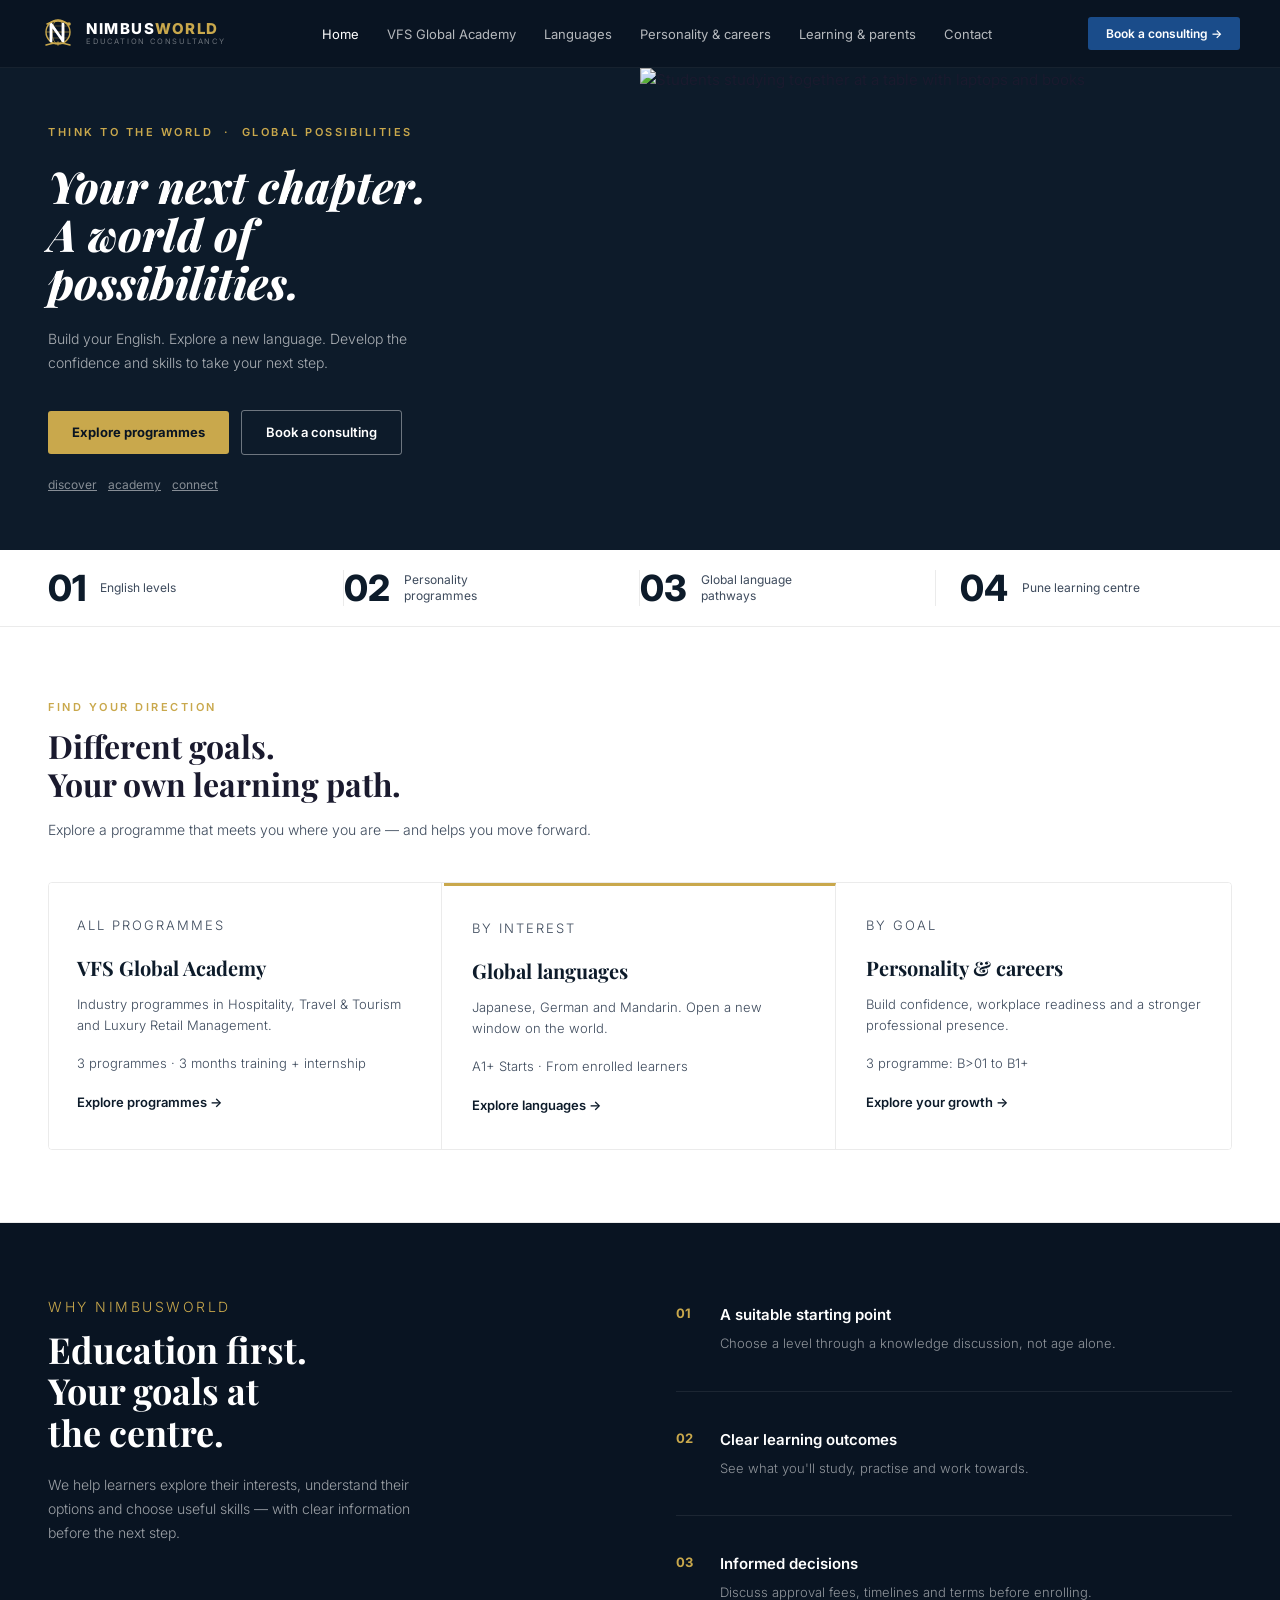
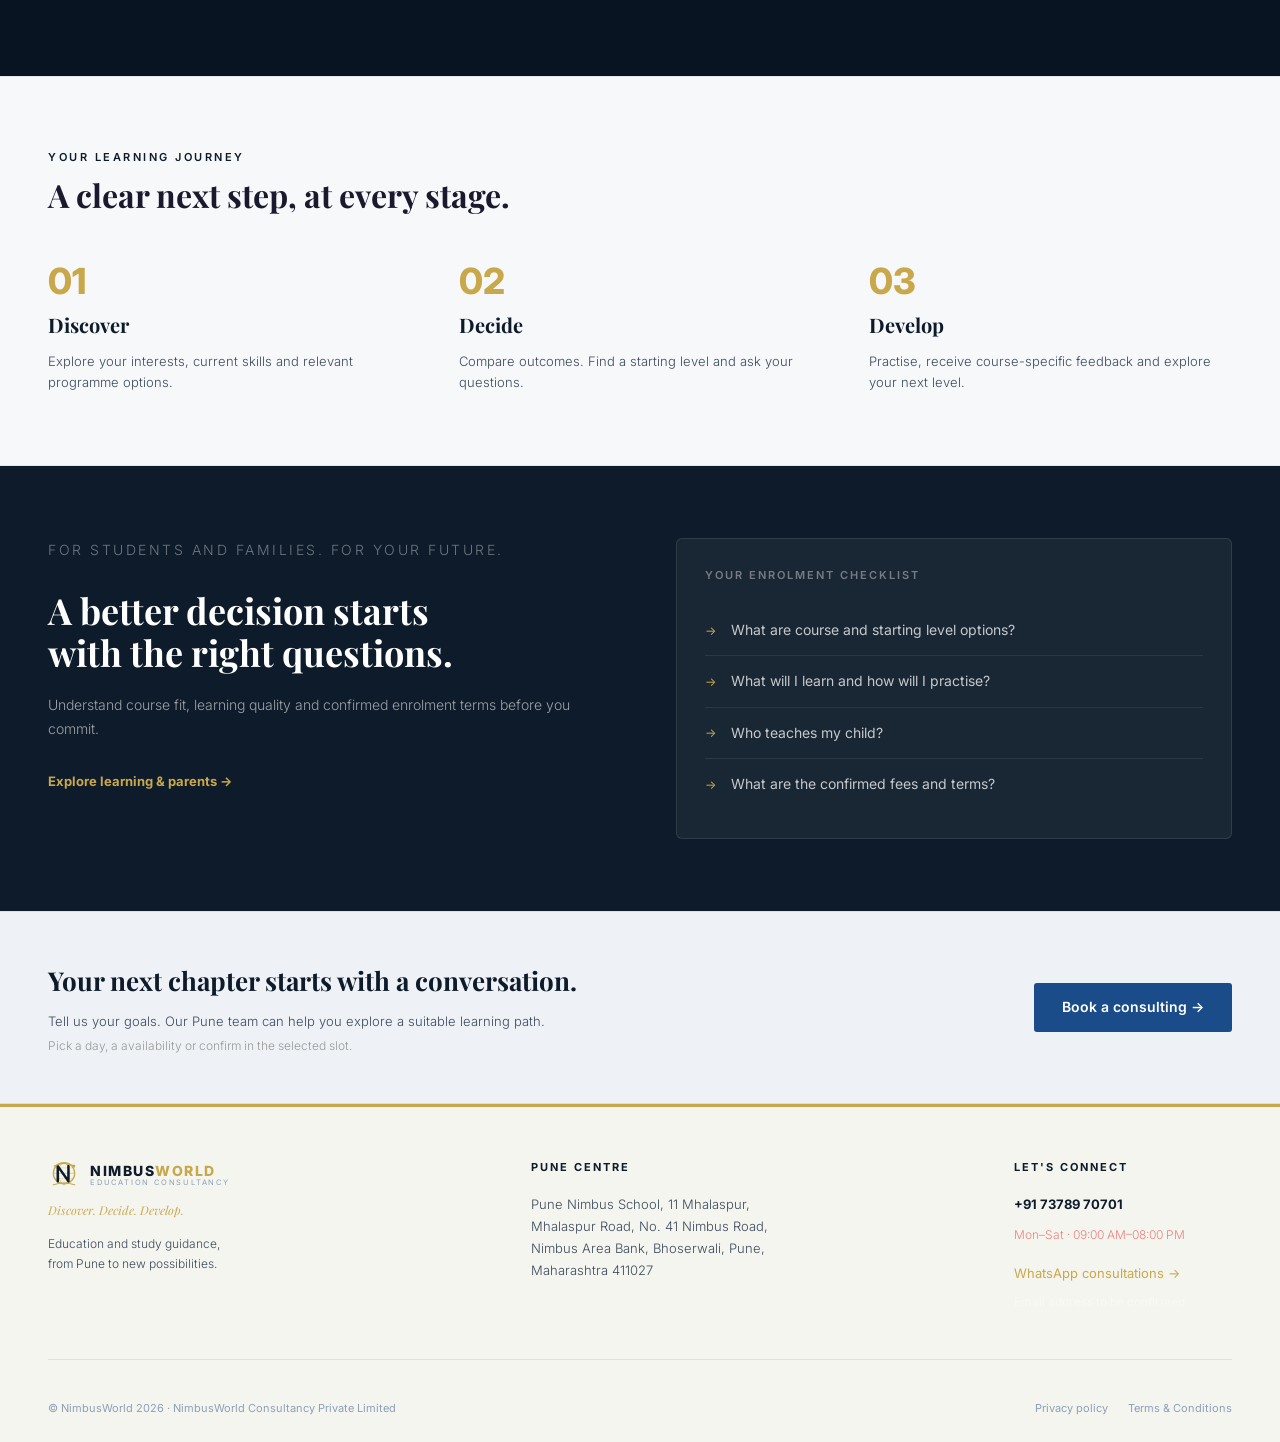
==== index.html @ e433c933 "Initial commit" ====
<!DOCTYPE html>
<html lang="en">
<head>
  <meta charset="UTF-8" />
  <meta name="viewport" content="width=device-width, initial-scale=1.0" />
  <title>NimbusWorld – Your next chapter. A world of possibilities.</title>
  <link rel="preconnect" href="https://fonts.googleapis.com">
  <link rel="preconnect" href="https://fonts.gstatic.com" crossorigin>
  <link href="https://fonts.googleapis.com/css2?family=Playfair+Display:ital,wght@0,400;0,600;0,700;0,800;0,900;1,400;1,700&family=Inter:wght@300;400;500;600;700&display=swap" rel="stylesheet">
  <link rel="stylesheet" href="css/style.css" />
</head>
<body>

  <!-- navbar-->
  <nav class="navbar">
    <a href="index.html" class="nav-logo">
      <!-- globe sobt n icon -->
      <svg class="nav-logo-icon" viewBox="0 0 36 36" fill="none" xmlns="http://www.w3.org/2000/svg">
        <!-- this is globe -->
        <circle cx="18" cy="16" r="12" fill="none" stroke="#c9a84c" stroke-width="1.4"/>
        <ellipse cx="18" cy="16" rx="6" ry="12" fill="none" stroke="#c9a84c" stroke-width="0.9" opacity="0.7"/>
        <line x1="6" y1="16" x2="30" y2="16" stroke="#c9a84c" stroke-width="0.9" opacity="0.7"/>
        <line x1="8" y1="10" x2="28" y2="10" stroke="#c9a84c" stroke-width="0.7" opacity="0.5"/>
        <line x1="8" y1="22" x2="28" y2="22" stroke="#c9a84c" stroke-width="0.7" opacity="0.5"/>
        
        <path d="M11 25 L11 8 L23 25 L23 8" stroke="white" stroke-width="2.8" stroke-linecap="round" stroke-linejoin="round" fill="none"/>
      
        <path d="M7 8 Q18 2 29 8" stroke="#c9a84c" stroke-width="1.5" fill="none" stroke-linecap="round"/>
        
        <circle cx="29" cy="8" r="1.8" fill="#c9a84c"/>
        
        <path d="M6 29 Q18 25 30 29" stroke="#c9a84c" stroke-width="1.4" fill="none" stroke-linecap="round"/>
        <line x1="18" y1="25" x2="18" y2="30" stroke="#c9a84c" stroke-width="1" opacity="0.6"/>
      </svg>
      <div class="nav-logo-text">
        <div class="nav-logo-name">
          <span class="part1">NIMBUS</span><span class="part2">WORLD</span>
        </div>
        <div class="nav-logo-sub">Education Consultancy</div>
      </div>
    </a>

    <ul class="nav-links">
      <li><a href="index.html" class="active">Home</a></li>
      <li><a href="vfs-global-academy.html">VFS Global Academy</a></li>
      <li><a href="languages.html">Languages</a></li>
      <li><a href="personality-career.html">Personality &amp; careers</a></li>
      <li><a href="learning-parents.html">Learning &amp; parents</a></li>
      <li><a href="contact.html">Contact</a></li>
    </ul>

    <div class="nav-actions">
      <a href="contact.html" class="btn btn-primary btn-sm">Book a consulting →</a>
    </div>
  </nav>

  <!-- hero -->
  <section class="hero">
    <div class="hero-left">
      <p class="hero-eyebrow">Think to the world &nbsp;·&nbsp; Global possibilities</p>
      <h1 class="hero-title">Your next chapter.<br>A world of<br>possibilities.</h1>
      <p class="hero-subtitle">Build your English. Explore a new language. Develop the confidence and skills to take your next step.</p>
      <div class="hero-actions">
        <a href="vfs-global-academy.html" class="btn btn-gold">Explore programmes</a>
        <a href="contact.html" class="btn btn-outline-white">Book a consulting</a>
      </div>
      <p class="hero-link">
        <a href="languages.html">discover</a>
        <a href="vfs-global-academy.html">academy</a>
        <a href="contact.html">connect</a>
      </p>
    </div>
    <div class="hero-right">
      <img
        src="https://images.unsplash.com/photo-1522202176988-66273c2fd55f?w=900&q=80"
        alt="Students studying together at a table with laptops and books"
      />
    </div>
  </section>

  <!-- stats strip class -->
  <div class="stats-strip">
    <div class="stat-block">
      <div class="stat-num">01</div>
      <div class="stat-label">English levels</div>
    </div>
    <div class="stat-block">
      <div class="stat-num">02</div>
      <div class="stat-label">Personality programmes</div>
    </div>
    <div class="stat-block">
      <div class="stat-num">03</div>
      <div class="stat-label">Global language pathways</div>
    </div>
    <div class="stat-block">
      <div class="stat-num">04</div>
      <div class="stat-label">Pune learning centre</div>
    </div>
  </div>

  <!-- programees -->
  <section class="section" style="background:#fff; border-bottom: 1px solid rgba(0,0,0,0.08);">
    <p class="section-label">Find your direction</p>
    <h2 class="section-title">Different goals.<br>Your own learning path.</h2>
    <p class="section-desc">Explore a programme that meets you where you are — and helps you move forward.</p>

    <div class="programmes-grid">
      <div class="programme-card">
        <p class="programme-level">All Programmes</p>
        <h3>VFS Global Academy</h3>
        <p>Industry programmes in Hospitality, Travel & Tourism and Luxury Retail Management.</p>
        <p class="programme-meta">3 programmes · 3 months training + internship</p>
        <a href="vfs-global-academy.html" class="explore-link">Explore programmes →</a>
      </div>
      <div class="programme-card" style="border-top: 3px solid var(--gold);">
        <p class="programme-level">By Interest</p>
        <h3>Global languages</h3>
        <p>Japanese, German and Mandarin. Open a new window on the world.</p>
        <p class="programme-meta">A1+ Starts · From enrolled learners</p>
        <a href="languages.html" class="explore-link">Explore languages →</a>
      </div>
      <div class="programme-card">
        <p class="programme-level">By Goal</p>
        <h3>Personality &amp; careers</h3>
        <p>Build confidence, workplace readiness and a stronger professional presence.</p>
        <p class="programme-meta">3 programme: B&gt;01 to B1+</p>
        <a href="personality-career.html" class="explore-link">Explore your growth →</a>
      </div>
    </div>
  </section>

  <!-- why nimbus world section-->
  <div class="why-section">
    <div class="why-left">
      <p class="section-label">Why NimbusWorld</p>
      <h2>Education first.<br>Your goals at<br>the centre.</h2>
      <p>We help learners explore their interests, understand their options and choose useful skills — with clear information before the next step.</p>
    </div>
    <div class="why-right">
      <div class="why-item">
        <div class="why-num">01</div>
        <div class="why-text">
          <h4>A suitable starting point</h4>
          <p>Choose a level through a knowledge discussion, not age alone.</p>
        </div>
      </div>
      <div class="why-item">
        <div class="why-num">02</div>
        <div class="why-text">
          <h4>Clear learning outcomes</h4>
          <p>See what you'll study, practise and work towards.</p>
        </div>
      </div>
      <div class="why-item">
        <div class="why-num">03</div>
        <div class="why-text">
          <h4>Informed decisions</h4>
          <p>Discuss approval fees, timelines and terms before enrolling.</p>
        </div>
      </div>
    </div>
  </div>

  <!-- learning jorneys-->
  <div class="journey-section">
    <p class="section-label" style="color:var(--navy);">Your learning journey</p>
    <h2 class="section-title">A clear next step, at every stage.</h2>
    <div class="journey-steps">
      <div class="journey-step">
        <div class="step-num">01</div>
        <h3>Discover</h3>
        <p>Explore your interests, current skills and relevant programme options.</p>
      </div>
      <div class="journey-step">
        <div class="step-num">02</div>
        <h3>Decide</h3>
        <p>Compare outcomes. Find a starting level and ask your questions.</p>
      </div>
      <div class="journey-step">
        <div class="step-num">03</div>
        <h3>Develop</h3>
        <p>Practise, receive course-specific feedback and explore your next level.</p>
      </div>
    </div>
  </div>

  <!-- parent class section -->
  <div class="parents-section">
    <div class="parents-left">
      <p class="section-label" style="color:rgba(255,255,255,0.4);">For students and families. For your future.</p>
      <h2>A better decision starts<br>with the right questions.</h2>
      <p>Understand course fit, learning quality and confirmed enrolment terms before you commit.</p>
      <a href="learning-parents.html" class="explore-link-light">Explore learning &amp; parents →</a>
    </div>
    <div class="parents-right">
      <h4>Your enrolment checklist</h4>
      <div class="faq-list-simple">
        <div class="faq-simple-item">What are course and starting level options?</div>
        <div class="faq-simple-item">What will I learn and how will I practise?</div>
        <div class="faq-simple-item">Who teaches my child?</div>
        <div class="faq-simple-item">What are the confirmed fees and terms?</div>
      </div>
    </div>
  </div>

  <!-- cta -->
  <div class="cta-conversation">
    <div>
      <h2>Your next chapter starts with a conversation.</h2>
      <p>Tell us your goals. Our Pune team can help you explore a suitable learning path.<br>
      <span style="font-size:12px; color:#999; margin-top:4px; display:block;">Pick a day, a availability or confirm in the selected slot.</span></p>
    </div>
    <a href="contact.html" class="btn btn-primary" style="white-space:nowrap; padding:13px 28px; font-size:14px;">Book a consulting →</a>
  </div>

  <!-- footer -->
  <footer>
    <div class="footer-grid">
      <div class="footer-brand">
        <div class="footer-logo">
          <svg class="nav-logo-icon" viewBox="0 0 36 36" fill="none" xmlns="http://www.w3.org/2000/svg">
            <circle cx="18" cy="16" r="12" fill="none" stroke="#c9a84c" stroke-width="1.4"/>
            <ellipse cx="18" cy="16" rx="6" ry="12" fill="none" stroke="#c9a84c" stroke-width="0.9" opacity="0.7"/>
            <line x1="6" y1="16" x2="30" y2="16" stroke="#c9a84c" stroke-width="0.9" opacity="0.7"/>
            <line x1="8" y1="10" x2="28" y2="10" stroke="#c9a84c" stroke-width="0.7" opacity="0.5"/>
            <line x1="8" y1="22" x2="28" y2="22" stroke="#c9a84c" stroke-width="0.7" opacity="0.5"/>
            <path d="M11 25 L11 8 L23 25 L23 8" stroke="#0d1b2a" stroke-width="2.8" stroke-linecap="round" stroke-linejoin="round" fill="none"/>
            <path d="M7 8 Q18 2 29 8" stroke="#c9a84c" stroke-width="1.5" fill="none" stroke-linecap="round"/>
            <circle cx="29" cy="8" r="1.8" fill="#c9a84c"/>
            <path d="M6 29 Q18 25 30 29" stroke="#c9a84c" stroke-width="1.4" fill="none" stroke-linecap="round"/>
            <line x1="18" y1="25" x2="18" y2="30" stroke="#c9a84c" stroke-width="1" opacity="0.6"/>
          </svg>
          <div class="nav-logo-text">
            <div class="nav-logo-name">
              <span class="part1">NIMBUS</span><span class="part2">WORLD</span>
            </div>
            <div class="nav-logo-sub">Education Consultancy</div>
          </div>
        </div>
        <div class="footer-tagline">Discover. Decide. Develop.</div>
        <p>Education and study guidance,<br>from Pune to new possibilities.</p>
      </div>

      <div class="footer-col">
        <h4>Pune Centre</h4>
        <p>
          Pune Nimbus School, 11 Mhalaspur,<br>
          Mhalaspur Road, No. 41 Nimbus Road,<br>
          Nimbus Area Bank, Bhoserwali, Pune,<br>
          Maharashtra 411027
        </p>
      </div>

      <div class="footer-col">
        <h4>Let's Connect</h4>
        <p><strong>+91 73789 70701</strong></p>
        <p style="font-size:12px; color:rgba(232, 11, 11, 0.496);">Mon–Sat · 09:00 AM–08:00 PM</p>
        <a href="contact.html" style="color:var(--gold); margin-top:8px; display:inline-block; font-size:13px;">WhatsApp consultations →</a>
        <br/>
        <a href="mailto:hello@nimbusworld.in" style="color:rgba(255,255,255,0.35); font-size:12px;">Email address to be confirmed</a>
      </div>
    </div>

    <div class="footer-bottom">
      <p>© NimbusWorld 2026 · NimbusWorld Consultancy Private Limited</p>
      <div class="footer-bottom-links">
        <a href="#">Privacy policy</a>
        <a href="#">Terms &amp; Conditions</a>
      </div>
    </div>
  </footer>

  <script src="js/main.js"></script>
</body>
</html>
---- css/style.css ----
/* google cha font */
@import url('https://fonts.googleapis.com/css2?family=Playfair+Display:ital,wght@0,400;0,600;0,700;0,800;0,900;1,400;1,700&family=Inter:wght@300;400;500;600;700&display=swap');

/* global reset and base */
*, *::before, *::after {
  box-sizing: border-box;
  margin: 0;
  padding: 0;
}

:root {
  --navy: #0d1b2a;
  --navy-dark: #091422;
  --navy-mid: #122236;
  --navy-light: #1a3050;
  --blue-accent: #1e5fa8;
  --blue-btn: #1a4c8a;
  --gold: #c9a84c;
  --gold-light: #e2b96a;
  --white: #ffffff;
  --off-white: #f7f8fa;
  --light-gray: #eef1f5;
  --text-dark: #1a1a2e;
  --text-body: #3d4a5c;
  --text-muted: #8ca0b8;
  --text-light: #c5d3e0;
  --border-dark: rgba(255,255,255,0.08);
  --border-light: rgba(0,0,0,0.08);
  --font-serif: 'Playfair Display', Georgia, 'Times New Roman', serif;
  --font: 'Inter', 'Segoe UI', Arial, sans-serif;
}

html { scroll-behavior: smooth; }

body {
  font-family: var(--font);
  background: var(--white);
  color: var(--text-dark);
  line-height: 1.6;
  font-size: 15px;
}

a { text-decoration: none; color: inherit; }
ul { list-style: none; }
img { max-width: 100%; display: block; }

/* this is navbar */
.navbar {
  background: var(--navy-dark);
  padding: 0 40px;
  display: flex;
  align-items: center;
  justify-content: space-between;
  height: 68px;
  position: sticky;
  top: 0;
  z-index: 1000;
  border-bottom: 1px solid rgba(255,255,255,0.06);
}

/* logo */
.nav-logo {
  display: flex;
  align-items: center;
  gap: 10px;
  text-decoration: none;
  flex-shrink: 0;
}

.nav-logo-icon {
  width: 36px;
  height: 36px;
  flex-shrink: 0;
}

.nav-logo-text {
  display: flex;
  flex-direction: column;
  line-height: 1.1;
}

.nav-logo-name {
  font-size: 15px;
  font-weight: 800;
  letter-spacing: 1.5px;
  text-transform: uppercase;
  font-family: var(--font);
  display: flex;
  gap: 0;
}

.nav-logo-name .part1 { color: #ffffff; }
.nav-logo-name .part2 { color: var(--gold); }

.nav-logo-sub {
  font-size: 7.5px;
  letter-spacing: 1.8px;
  text-transform: uppercase;
  color: rgba(255,255,255,0.4);
  font-family: var(--font);
  font-weight: 400;
  margin-top: 1px;
}

/* nav link*/
.nav-links {
  display: flex;
  gap: 24px;
  align-items: center;
  flex: 1;
  justify-content: center;
}

.nav-links a {
  font-size: 12.5px;
  color: rgba(255,255,255,0.65);
  font-weight: 400;
  transition: color 0.2s;
  font-family: var(--font);
  white-space: nowrap;
}

.nav-links a:hover,
.nav-links a.active {
  color: var(--white);
}

/* nav action */
.nav-actions {
  display: flex;
  gap: 10px;
  align-items: center;
  flex-shrink: 0;
}

/* footer logo chi size */
.footer-brand .footer-logo {
  display: flex;
  align-items: center;
  gap: 10px;
  margin-bottom: 10px;
}

.footer-brand .footer-logo .nav-logo-icon {
  width: 32px;
  height: 32px;
  flex-shrink: 0;
}

.footer-brand .footer-logo .nav-logo-name {
  font-size: 14px;
}

.footer-brand .footer-logo .part1 { color: rgba(255,255,255,0.9); }
.footer-brand .footer-logo .part2 { color: var(--gold); }
.footer-brand .footer-logo .nav-logo-sub { color: rgba(255,255,255,0.3); }

.nav-links {
  display: flex;
  gap: 28px;
  align-items: center;
}

.nav-links a {
  font-size: 13px;
  color: rgba(255,255,255,0.7);
  font-weight: 400;
  transition: color 0.2s;
  font-family: var(--font);
}

.nav-links a:hover,
.nav-links a.active {
  color: var(--white);
}

.nav-actions {
  display: flex;
  gap: 10px;
  align-items: center;
}

/* buttons */
.btn {
  display: inline-block;
  padding: 9px 22px;
  border-radius: 3px;
  font-size: 13px;
  font-weight: 600;
  cursor: pointer;
  transition: all 0.2s;
  border: none;
  font-family: var(--font);
}

.btn-outline-white {
  border: 1.5px solid rgba(255,255,255,0.4);
  color: var(--white);
  background: transparent;
}
.btn-outline-white:hover { border-color: var(--white); }

.btn-primary {
  background: var(--blue-btn);
  color: var(--white);
  border: none;
}
.btn-primary:hover { background: #167573; }

.btn-gold {
  background: var(--gold);
  color: var(--navy-dark);
  font-weight: 700;
}
.btn-gold:hover { background: var(--gold-light); }

.btn-outline-dark {
  border: 1.5px solid rgba(0,0,0,0.25);
  color: var(--text-dark);
  background: transparent;
  padding: 9px 22px;
  font-size: 13px;
  font-weight: 600;
  border-radius: 3px;
  cursor: pointer;
  transition: all 0.2s;
  display: inline-block;
}
.btn-outline-dark:hover { border-color: var(--text-dark); }

.btn-sm { padding: 7px 18px; font-size: 12px; }

/* hero cha color  */
.hero {
  background: var(--navy);
  display: grid;
  grid-template-columns: 1fr 1fr;
  min-height: 400px;
  overflow: hidden;
  position: relative;
}

.hero-left {
  padding: 56px 48px 56px 48px;
  display: flex;
  flex-direction: column;
  justify-content: center;
  position: relative;
  z-index: 2;
}

.hero-eyebrow {
  font-size: 11px;
  letter-spacing: 2.5px;
  text-transform: uppercase;
  color: var(--gold);
  margin-bottom: 20px;
  font-weight: 600;
  font-family: var(--font);
}

.hero-title {
  font-size: 44px;
  font-weight: 800;
  line-height: 1.1;
  margin-bottom: 20px;
  color: var(--white);
  font-family: var(--font-serif);
  font-style: italic;
}

.hero-subtitle {
  font-size: 14px;
  color: rgba(255,255,255,0.65);
  margin-bottom: 36px;
  max-width: 400px;
  line-height: 1.7;
  font-family: var(--font);
  font-weight: 300;
}

.hero-actions {
  display: flex;
  gap: 12px;
  flex-wrap: wrap;
  align-items: center;
}

.hero-actions .btn-gold {
  padding: 11px 24px;
  font-size: 13px;
}

.hero-actions .btn-outline-white {
  padding: 11px 24px;
  font-size: 13px;
}

.hero-link {
  margin-top: 20px;
  font-size: 12px;
  color: rgba(255,255,255,0.4);
}

.hero-link a {
  color: rgba(255,255,255,0.5);
  text-decoration: underline;
  margin-right: 8px;
}

.hero-right {
  position: relative;
  overflow: hidden;
}

.hero-right img {
  width: 100%;
  height: 100%;
  object-fit: cover;
  object-position: center top;
}

/* Chat bubble card over image */
.hero-chat-card {
  position: absolute;
  bottom: 32px;
  left: 24px;
  background: white;
  border-radius: 8px;
  padding: 14px 18px;
  max-width: 220px;
  box-shadow: 0 8px 32px rgba(0,0,0,0.25);
}

.hero-chat-card p {
  font-size: 13px;
  font-weight: 700;
  color: var(--navy);
  margin-bottom: 4px;
}

.hero-chat-card span {
  font-size: 11px;
  color: #666;
}

/* stats strip */
.stats-strip {
  background: var(--white);
  border-bottom: 1px solid var(--border-light);
  padding: 20px 48px;
  display: grid;
  grid-template-columns: repeat(4, 1fr);
  gap: 0;
}

.stat-block {
  display: flex;
  align-items: center;
  gap: 14px;
  padding: 0 24px 0 0;
  border-right: 1px solid var(--border-light);
}

.stat-block:last-child { border-right: none; padding-right: 0; padding-left: 24px; }
.stat-block:first-child { padding-left: 0; }

.stat-num {
  font-size: 36px;
  font-weight: 800;
  color: var(--navy);
  line-height: 1;
  min-width: 36px;
}

.stat-label {
  font-size: 12px;
  color: var(--text-body);
  line-height: 1.4;
  max-width: 120px;
}

/* sections */
.section {
  padding: 72px 48px;
}

.section-label {
  font-size: 11px;
  letter-spacing: 2.5px;
  text-transform: uppercase;
  color: var(--gold);
  margin-bottom: 10px;
  font-weight: 600;
  font-family: var(--font);
}

.section-label.dark { color: var(--navy); }

.section-title {
  font-size: 32px;
  font-weight: 700;
  color: var(--text-dark);
  margin-bottom: 14px;
  line-height: 1.2;
  font-family: var(--font-serif);
}

.section-title.white { color: var(--white); }

.section-desc {
  font-size: 14px;
  color: var(--text-body);
  max-width: 560px;
  line-height: 1.7;
  font-family: var(--font);
  font-weight: 300;
}

.section-desc.light { color: rgba(255,255,255,0.65); }

/* programes che grid */
.programmes-grid {
  display: grid;
  grid-template-columns: repeat(3, 1fr);
  gap: 2px;
  margin-top: 40px;
  border: 1px solid var(--border-light);
  border-radius: 4px;
  overflow: hidden;
}

.programme-card {
  background: var(--white);
  padding: 32px 28px;
  border-right: 1px solid var(--border-light);
  transition: background 0.2s;
}

.programme-card:last-child { border-right: none; }
.programme-card:hover { background: #fafbfc; }

.programme-level {
  font-size: 11px;
  letter-spacing: 2px;
  text-transform: uppercase;
  color: var(--text-muted);
  margin-bottom: 10px;
  font-weight: 600;
}

.programme-card h3 {
  font-size: 20px;
  font-weight: 700;
  color: var(--navy);
  margin-bottom: 10px;
  font-family: var(--font-serif);
}

.programme-card p {
  font-size: 13px;
  color: var(--text-body);
  line-height: 1.65;
  margin-bottom: 16px;
  font-family: var(--font);
  font-weight: 300;
}

.programme-meta {
  font-size: 12px;
  color: var(--text-muted);
  margin-bottom: 20px;
  font-family: var(--font);
}

.explore-link {
  font-size: 13px;
  font-weight: 600;
  color: var(--navy);
  display: inline-flex;
  align-items: center;
  gap: 6px;
  transition: gap 0.2s;
  font-family: var(--font);
}

.explore-link:hover { gap: 10px; }

/* why section class*/
.why-section {
  background: var(--navy-dark);
  padding: 72px 48px;
  display: grid;
  grid-template-columns: 1fr 1fr;
  gap: 72px;
  align-items: start;
  border-top: none;
  border-bottom: none;
}

.why-left .section-label { color: var(--gold); }

.why-left h2 {
  font-size: 36px;
  font-weight: 700;
  color: var(--white);
  line-height: 1.15;
  margin-bottom: 20px;
  margin-top: 10px;
  font-family: var(--font-serif);
}

.why-left p {
  font-size: 14px;
  color: rgba(255,255,255,0.6);
  line-height: 1.7;
  max-width: 380px;
  font-family: var(--font);
  font-weight: 300;
}

.why-right {
  padding-top: 8px;
}

.why-item {
  display: flex;
  gap: 20px;
  margin-bottom: 36px;
  padding-bottom: 36px;
  border-bottom: 1px solid rgba(255,255,255,0.08);
}

.why-item:last-child {
  margin-bottom: 0;
  padding-bottom: 0;
  border-bottom: none;
}

.why-num {
  font-size: 13px;
  font-weight: 700;
  color: var(--gold);
  min-width: 24px;
  font-family: var(--font);
}

.why-text h4 {
  font-size: 15px;
  font-weight: 600;
  color: var(--white);
  margin-bottom: 6px;
  font-family: var(--font);
}

.why-text p {
  font-size: 13px;
  color: rgba(255,255,255,0.55);
  line-height: 1.65;
  font-family: var(--font);
  font-weight: 300;
}

/* learning jorney */
.journey-section {
  background: var(--off-white);
  padding: 72px 48px;
  border-top: 1px solid var(--border-light);
  border-bottom: 1px solid var(--border-light);
}

.journey-steps {
  display: grid;
  grid-template-columns: repeat(3, 1fr);
  gap: 48px;
  margin-top: 48px;
}

.journey-step .step-num {
  font-size: 36px;
  font-weight: 800;
  color: var(--gold);
  margin-bottom: 10px;
  line-height: 1;
  font-family: var(--font);
}

.journey-step h3 {
  font-size: 20px;
  font-weight: 700;
  color: var(--navy);
  margin-bottom: 10px;
  font-family: var(--font-serif);
}

.journey-step p {
  font-size: 13px;
  color: var(--text-body);
  line-height: 1.65;
  font-family: var(--font);
  font-weight: 300;
}

/* parent section */
.parents-section {
  background: var(--navy);
  padding: 72px 48px;
  display: grid;
  grid-template-columns: 1fr 1fr;
  gap: 72px;
  align-items: start;
}

.parents-left h2 {
  font-size: 36px;
  font-weight: 700;
  color: var(--white);
  line-height: 1.15;
  margin-bottom: 20px;
  margin-top: 10px;
  font-family: var(--font-serif);
}

.parents-left p {
  font-size: 14px;
  color: rgba(255,255,255,0.6);
  line-height: 1.7;
  margin-bottom: 28px;
  font-family: var(--font);
  font-weight: 300;
}

.parents-left a.explore-link-light {
  font-size: 13px;
  font-weight: 700;
  color: var(--gold);
  display: inline-flex;
  align-items: center;
  gap: 6px;
}

.parents-right {
  background: rgba(255,255,255,0.05);
  border: 1px solid rgba(255,255,255,0.1);
  border-radius: 6px;
  padding: 28px;
}

.parents-right h4 {
  font-size: 11px;
  letter-spacing: 2px;
  text-transform: uppercase;
  color: rgba(255,255,255,0.4);
  margin-bottom: 20px;
  font-weight: 600;
}

.faq-list-simple {
  display: flex;
  flex-direction: column;
  gap: 0;
}

.faq-simple-item {
  padding: 14px 0;
  border-bottom: 1px solid rgba(255,255,255,0.08);
  font-size: 14px;
  color: rgba(255,255,255,0.75);
  display: flex;
  align-items: center;
  gap: 10px;
  cursor: pointer;
  transition: color 0.2s;
}

.faq-simple-item:last-child { border-bottom: none; }
.faq-simple-item:hover { color: var(--white); }

.faq-simple-item::before {
  content: '→';
  color: var(--gold);
  font-size: 12px;
  min-width: 16px;
}

/* cta */
.cta-conversation {
  background: var(--light-gray);
  padding: 48px 48px;
  display: flex;
  align-items: center;
  justify-content: space-between;
  gap: 40px;
  border-top: 1px solid var(--border-light);
  border-bottom: 1px solid var(--border-light);
}

.cta-conversation h2 {
  font-size: 26px;
  font-weight: 700;
  color: var(--navy);
  margin-bottom: 10px;
  font-family: var(--font-serif);
}

.cta-conversation p {
  font-size: 13px;
  color: var(--text-body);
  line-height: 1.6;
  max-width: 600px;
  font-family: var(--font);
  font-weight: 300;
}

/* footer */
footer {
  background: #f5f5f0;
  padding: 52px 48px 24px;
  border-top: 3px solid var(--gold);
}

.footer-grid {
  display: grid;
  grid-template-columns: 2fr 2fr 1fr;
  gap: 48px;
  margin-bottom: 40px;
  padding-bottom: 40px;
  border-bottom: 1px solid #d8e2ed;
}


.footer-brand .footer-logo .part1 { color: var(--navy) !important; }
.footer-brand .footer-logo .part2 { color: var(--gold) !important; }
.footer-brand .footer-logo .nav-logo-sub { color: var(--text-muted) !important; }

.footer-brand .footer-tagline {
  font-size: 12px;
  color: var(--gold);
  margin-bottom: 14px;
  font-style: italic;
  font-family: var(--font-serif);
}

.footer-brand p {
  font-size: 12px;
  color: var(--text-body);
  line-height: 1.65;
  max-width: 220px;
  font-family: var(--font);
  font-weight: 300;
}

.footer-col h4 {
  font-size: 11px;
  font-weight: 700;
  letter-spacing: 2px;
  text-transform: uppercase;
  color: var(--navy);
  margin-bottom: 16px;
  font-family: var(--font);
}

.footer-col p {
  font-size: 13px;
  color: var(--text-body);
  line-height: 1.7;
  margin-bottom: 10px;
  font-family: var(--font);
  font-weight: 300;
}

.footer-col p strong {
  color: var(--navy);
  font-weight: 700;
}

.footer-col a {
  font-size: 12px;
  color: var(--blue-accent);
  display: block;
  margin-bottom: 8px;
  transition: color 0.2s;
  font-family: var(--font);
}

.footer-col a:hover { color: var(--navy); }

.footer-bottom {
  display: flex;
  justify-content: space-between;
  align-items: center;
}

.footer-bottom p {
  font-size: 11px;
  color: var(--text-muted);
}

.footer-bottom-links {
  display: flex;
  gap: 20px;
}

.footer-bottom-links a {
  font-size: 11px;
  color: var(--text-muted);
  transition: color 0.2s;
}

.footer-bottom-links a:hover { color: var(--navy); }

/* inner page */
.page-intro {
  background: var(--off-white);
  padding: 14px 48px;
  border-bottom: 1px solid var(--border-light);
}

.breadcrumb {
  font-size: 12px;
  color: var(--text-muted);
}

.breadcrumb a { color: var(--text-muted); }
.breadcrumb a:hover { color: var(--text-dark); }
.breadcrumb span { color: var(--text-dark); margin: 0 6px; }

/* inner pages use same dark hero as homepage */
.lang-hero {
  background: var(--navy);
  display: grid;
  grid-template-columns: 1fr 1fr;
  min-height: 340px;
  overflow: hidden;
}

.lang-hero-content {
  padding: 56px 48px;
  display: flex;
  flex-direction: column;
  justify-content: center;
}

.lang-hero-image {
  position: relative;
  overflow: hidden;
}

.lang-hero-image img {
  width: 100%;
  height: 100%;
  object-fit: cover;
  filter: brightness(0.65);
}

/* inner sections */
.inner-section {
  padding: 64px 48px;
  background: var(--white);
  border-bottom: 1px solid var(--border-light);
}

.inner-section.gray { background: var(--off-white); }
.inner-section.dark { background: var(--navy); }

/* cards grid */
.cards-grid-light {
  display: grid;
  grid-template-columns: repeat(3, 1fr);
  gap: 24px;
  margin-top: 40px;
}

.card-light {
  background: var(--white);
  border: 1px solid var(--border-light);
  border-radius: 6px;
  padding: 28px;
  transition: box-shadow 0.2s;
}

.card-light:hover { box-shadow: 0 4px 20px rgba(0,0,0,0.07); }

.card-light .card-icon {
  width: 40px;
  height: 40px;
  border-radius: 6px;
  background: rgba(13,27,42,0.07);
  display: flex;
  align-items: center;
  justify-content: center;
  font-size: 18px;
  margin-bottom: 16px;
}

.card-light h3 {
  font-size: 16px;
  font-weight: 700;
  color: var(--navy);
  margin-bottom: 8px;
  font-family: var(--font-serif);
}

.card-light p {
  font-size: 13px;
  color: var(--text-body);
  line-height: 1.65;
  font-family: var(--font);
  font-weight: 300;
}

/* course list */
.course-list { margin-top: 32px; }

.course-item {
  background: var(--white);
  border: 1px solid var(--border-light);
  border-radius: 6px;
  padding: 18px 24px;
  display: flex;
  justify-content: space-between;
  align-items: center;
  margin-bottom: 10px;
  transition: box-shadow 0.2s;
}

.course-item:hover { box-shadow: 0 2px 12px rgba(0,0,0,0.06); }

.course-info h4 {
  font-size: 14px;
  font-weight: 600;
  color: var(--navy);
  margin-bottom: 3px;
  font-family: var(--font);
}

.course-info p {
  font-size: 12px;
  color: var(--text-muted);
  font-family: var(--font);
  font-weight: 300;
}

.course-meta {
  display: flex;
  gap: 16px;
  align-items: center;
}

.level-badge {
  font-size: 11px;
  padding: 3px 10px;
  border-radius: 20px;
  font-weight: 600;
}

.level-beginner { background: rgba(74,222,128,0.1); color: #15803d; }
.level-intermediate { background: rgba(251,191,36,0.1); color: #92400e; }
.level-advanced { background: rgba(239,68,68,0.1); color: #991b1b; }
.level-all { background: rgba(96,165,250,0.1); color: #1d4ed8; }

/* faq for inner pages */
.faq-list { margin-top: 24px; }

.faq-item {
  border: 1px solid var(--border-light);
  border-radius: 4px;
  margin-bottom: 4px;
  overflow: hidden;
}

.faq-question {
  padding: 16px 20px;
  font-size: 14px;
  font-weight: 500;
  color: var(--navy);
  cursor: pointer;
  display: flex;
  justify-content: space-between;
  align-items: center;
  user-select: none;
  background: var(--white);
  font-family: var(--font);
}

.faq-question:after {
  content: '+';
  font-size: 18px;
  color: var(--gold);
  transition: transform 0.2s;
}

.faq-item.open .faq-question:after { transform: rotate(45deg); }
.faq-item.open .faq-question { background: #fafbfc; }

.faq-answer {
  display: none;
  padding: 0 20px 16px;
  font-size: 13px;
  color: var(--text-body);
  line-height: 1.7;
  background: #fafbfc;
}

.faq-item.open .faq-answer { display: block; }

/* testimonials grid */
.testimonials-grid {
  display: grid;
  grid-template-columns: repeat(3, 1fr);
  gap: 20px;
  margin-top: 40px;
}

.testimonial-card {
  background: var(--white);
  border: 1px solid var(--border-light);
  border-radius: 6px;
  padding: 24px;
}

.testimonial-card .stars {
  color: var(--gold);
  font-size: 13px;
  margin-bottom: 12px;
  letter-spacing: 2px;
}

.testimonial-card blockquote {
  font-size: 13px;
  color: var(--text-body);
  line-height: 1.7;
  font-style: italic;
  margin-bottom: 18px;
  font-family: var(--font-serif);
}

.testimonial-author {
  display: flex;
  align-items: center;
  gap: 10px;
}

.author-avatar {
  width: 36px;
  height: 36px;
  border-radius: 50%;
  background: var(--navy);
  display: flex;
  align-items: center;
  justify-content: center;
  font-size: 14px;
  font-weight: 700;
  color: var(--white);
  flex-shrink: 0;
  font-family: var(--font);
}

.author-info strong { display: block; font-size: 13px; color: var(--navy); font-family: var(--font); font-weight: 600; }
.author-info span { font-size: 11px; color: var(--text-muted); font-family: var(--font); font-weight: 300; }

/* pricing cards */
.pricing-grid {
  display: grid;
  grid-template-columns: repeat(3, 1fr);
  gap: 20px;
  margin-top: 40px;
}

.pricing-card {
  background: var(--white);
  border: 1px solid var(--border-light);
  border-radius: 8px;
  padding: 32px 26px;
  text-align: center;
  position: relative;
  transition: box-shadow 0.2s;
}

.pricing-card:hover { box-shadow: 0 6px 24px rgba(0,0,0,0.08); }

.pricing-card.featured {
  border-color: var(--navy);
  border-width: 2px;
}

.pricing-badge {
  position: absolute;
  top: -13px;
  left: 50%;
  transform: translateX(-50%);
  background: var(--navy);
  color: var(--white);
  font-size: 10px;
  font-weight: 700;
  padding: 4px 14px;
  border-radius: 20px;
  letter-spacing: 1px;
  text-transform: uppercase;
}

.pricing-plan {
  font-size: 11px;
  letter-spacing: 2px;
  text-transform: uppercase;
  color: var(--text-muted);
  margin-bottom: 14px;
  font-weight: 600;
}

.pricing-price {
  font-size: 44px;
  font-weight: 800;
  color: var(--navy);
  margin-bottom: 4px;
}

.pricing-price sup { font-size: 22px; vertical-align: super; font-weight: 700; }

.pricing-period {
  font-size: 12px;
  color: var(--text-muted);
  margin-bottom: 24px;
}

.pricing-features { text-align: left; margin-bottom: 28px; }

.pricing-features li {
  padding: 8px 0;
  border-bottom: 1px solid var(--border-light);
  font-size: 13px;
  color: var(--text-body);
  display: flex;
  align-items: center;
  gap: 8px;
}

.pricing-features li::before { content: '✓'; color: var(--gold); font-weight: 700; font-size: 12px; }
.pricing-features li.disabled { color: var(--text-muted); opacity: 0.5; }
.pricing-features li.disabled::before { content: '✕'; color: #bbb; }

/* feature list */
.feature-list { display: flex; flex-direction: column; gap: 18px; }

.feature-item { display: flex; gap: 14px; align-items: flex-start; }

.feature-icon {
  width: 38px;
  height: 38px;
  min-width: 38px;
  border-radius: 6px;
  background: rgba(13,27,42,0.07);
  display: flex;
  align-items: center;
  justify-content: center;
  font-size: 17px;
}

.feature-text h4 { font-size: 14px; font-weight: 600; color: var(--navy); margin-bottom: 3px; font-family: var(--font); }
.feature-text p { font-size: 13px; color: var(--text-body); line-height: 1.6; font-family: var(--font); font-weight: 300; }

/* destination cards */
.destination-grid {
  display: grid;
  grid-template-columns: repeat(3, 1fr);
  gap: 20px;
  margin-top: 40px;
}

.destination-card {
  border-radius: 8px;
  overflow: hidden;
  position: relative;
  height: 200px;
  cursor: pointer;
}

.destination-card img {
  width: 100%; height: 100%; object-fit: cover;
  transition: transform 0.4s;
  filter: brightness(0.6);
}

.destination-card:hover img { transform: scale(1.05); }

.destination-overlay {
  position: absolute;
  bottom: 0; left: 0; right: 0;
  padding: 20px 18px 16px;
  background: linear-gradient(to top, rgba(9,20,34,0.95) 0%, transparent 100%);
}

.destination-overlay h3 { font-size: 18px; font-weight: 800; color: var(--white); }
.destination-overlay p { font-size: 12px; color: rgba(255,255,255,0.65); margin-top: 3px; }

/* contact form */
.form-group { margin-bottom: 18px; }

.form-group label {
  display: block;
  font-size: 12px;
  font-weight: 600;
  color: var(--text-body);
  margin-bottom: 7px;
}

.form-group input,
.form-group select,
.form-group textarea {
  width: 100%;
  background: var(--white);
  border: 1px solid rgba(0,0,0,0.15);
  border-radius: 4px;
  padding: 11px 14px;
  font-size: 13px;
  color: var(--text-dark);
  font-family: var(--font);
  transition: border-color 0.2s;
  outline: none;
}

.form-group input:focus,
.form-group select:focus,
.form-group textarea:focus { border-color: var(--navy); }

.form-group textarea { resize: vertical; min-height: 120px; }

.form-row { display: grid; grid-template-columns: 1fr 1fr; gap: 14px; }

/* responsive */
@media (max-width: 1024px) {
  .navbar, .section, .hero-left, .lang-hero-content { padding-left: 28px; padding-right: 28px; }
  .hero { grid-template-columns: 1fr; }
  .hero-right { height: 280px; }
  .why-section { grid-template-columns: 1fr; gap: 40px; }
  .parents-section { grid-template-columns: 1fr; gap: 40px; }
  .programmes-grid { grid-template-columns: 1fr; }
  .journey-steps { grid-template-columns: 1fr 1fr; }
  .stats-strip { grid-template-columns: 1fr 1fr; padding: 24px 28px; }
  .lang-hero { grid-template-columns: 1fr; }
  .lang-hero-image { height: 240px; }
  .footer-grid { grid-template-columns: 1fr 1fr; gap: 32px; }
  .cta-conversation { flex-direction: column; align-items: flex-start; }
}

@media (max-width: 640px) {
  .nav-links { display: none; }
  .hero-title { font-size: 32px; }
  .journey-steps { grid-template-columns: 1fr; }
  .cards-grid-light, .testimonials-grid, .pricing-grid, .destination-grid { grid-template-columns: 1fr; }
  .stats-strip { grid-template-columns: 1fr 1fr; }
  .footer-grid { grid-template-columns: 1fr; }
  .form-row { grid-template-columns: 1fr; }
  .section { padding: 48px 20px; }
}

/* 
   MOBILE RESPONSIVE — lahan screeen sathi support add kela ahe

   */

/*  Hamburger button (hidden on desktop)  */
.nav-hamburger {
  display: none;
  flex-direction: column;
  justify-content: center;
  align-items: center;
  gap: 5px;
  width: 36px;
  height: 36px;
  background: none;
  border: none;
  cursor: pointer;
  padding: 4px;
  flex-shrink: 0;
}

.nav-hamburger span {
  display: block;
  width: 22px;
  height: 2px;
  background: rgba(255,255,255,0.8);
  border-radius: 2px;
  transition: all 0.25s ease;
  transform-origin: center;
}

/* Hamburger → X animation */
.nav-hamburger.open span:nth-child(1) { transform: translateY(7px) rotate(45deg); }
.nav-hamburger.open span:nth-child(2) { opacity: 0; transform: scaleX(0); }
.nav-hamburger.open span:nth-child(3) { transform: translateY(-7px) rotate(-45deg); }

/* ── Mobile nav drawer ── */
.mobile-nav-drawer {
  display: none;
  position: fixed;
  top: 68px; /* matches navbar height */
  left: 0;
  right: 0;
  background: #091422;
  border-bottom: 1px solid rgba(255,255,255,0.08);
  z-index: 999;
  padding: 16px 0 20px;
  box-shadow: 0 8px 32px rgba(0,0,0,0.4);
}

.mobile-nav-drawer.open { display: block; }

.mobile-nav-drawer ul {
  list-style: none;
  padding: 0;
  margin: 0;
}

.mobile-nav-drawer ul li a {
  display: block;
  padding: 13px 28px;
  font-size: 15px;
  font-weight: 500;
  color: rgba(255,255,255,0.75);
  font-family: 'Inter', sans-serif;
  text-decoration: none;
  border-bottom: 1px solid rgba(255,255,255,0.05);
  transition: color 0.2s, background 0.2s;
}

.mobile-nav-drawer ul li a:hover,
.mobile-nav-drawer ul li a.active {
  color: #ffffff;
  background: rgba(255,255,255,0.04);
}

.mobile-nav-drawer .mobile-cta {
  margin: 16px 28px 0;
}

.mobile-nav-drawer .mobile-cta a {
  display: block;
  text-align: center;
  background: #1a4c8a;
  color: #fff;
  font-size: 14px;
  font-weight: 600;
  padding: 12px 20px;
  border-radius: 3px;
  font-family: 'Inter', sans-serif;
  text-decoration: none;
  transition: background 0.2s;
}

.mobile-nav-drawer .mobile-cta a:hover { background: #163f75; }

/* ── @768px — Tablet ── */
@media (max-width: 768px) {

  /* Navbar */
  .navbar {
    padding: 0 20px;
    height: 64px;
  }

  .nav-links { display: none; }         /* hidden — replaced by drawer */
  .nav-actions { display: none; }       /* hidden — moved into drawer  */
  .nav-hamburger { display: flex; }     /* show hamburger              */

  /* Hero (homepage) */
  .hero {
    grid-template-columns: 1fr;
  }

  .hero-left {
    padding: 40px 24px 32px;
  }

  .hero-title { font-size: 34px; }
  .hero-subtitle { font-size: 14px; }

  .hero-right {
    height: 240px;
  }

  /* Stats strip */
  .stats-strip {
    grid-template-columns: 1fr 1fr;
    padding: 20px 24px;
    gap: 16px;
  }

  .stat-block {
    padding: 0 12px 0 0;
    border-right: 1px solid var(--border-light);
  }

  .stat-block:nth-child(2n) { border-right: none; }
  .stat-block:nth-child(3)  { border-right: 1px solid var(--border-light); }

  .stat-num { font-size: 28px; }

  /* Sections */
  .section { padding: 48px 24px; }

  /* Why section */
  .why-section {
    grid-template-columns: 1fr;
    gap: 36px;
    padding: 48px 24px;
  }

  .why-left h2 { font-size: 28px; }

  /* Journey */
  .journey-section { padding: 48px 24px; }
  .journey-steps { grid-template-columns: 1fr 1fr; gap: 28px; }
  .journey-step .step-num { font-size: 28px; }

  /* Parents dark section */
  .parents-section {
    grid-template-columns: 1fr;
    gap: 32px;
    padding: 48px 24px;
  }

  .parents-left h2 { font-size: 28px; }

  /* CTA conversation */
  .cta-conversation {
    flex-direction: column;
    align-items: flex-start;
    padding: 36px 24px;
  }

  .cta-conversation h2 { font-size: 22px; }

  /* Programmes grid */
  .programmes-grid { grid-template-columns: 1fr; }
  .programme-card { border-right: none; border-bottom: 1px solid var(--border-light); }

  /* Section title */
  .section-title { font-size: 26px; }

  /* Cards */
  .cards-grid-light { grid-template-columns: 1fr; }
  .destination-grid { grid-template-columns: 1fr 1fr; }
  .testimonials-grid { grid-template-columns: 1fr; }

  /* Footer (homepage) */
  footer { padding: 40px 24px 20px; }
  .footer-grid { grid-template-columns: 1fr 1fr; gap: 28px; }
  .footer-bottom { flex-direction: column; gap: 10px; align-items: flex-start; }

  /* Lang hero (inner pages) */
  .lang-hero { grid-template-columns: 1fr; }
  .lang-hero-content { padding: 40px 24px; }
  .lang-hero-image { height: 220px; }

  /* Page intro breadcrumb */
  .page-intro { padding: 10px 24px; }
}

/* ── @480px — Mobile ── */
@media (max-width: 480px) {

  /* Navbar */
  .navbar { padding: 0 16px; height: 60px; }
  .mobile-nav-drawer { top: 60px; }

  /* Hero */
  .hero-left { padding: 32px 16px 28px; }
  .hero-title { font-size: 28px; }
  .hero-right { height: 200px; }
  .hero-chat-card { max-width: 170px; padding: 10px 14px; bottom: 16px; left: 16px; }
  .hero-chat-card p { font-size: 12px; }
  .hero-chat-card span { font-size: 10px; }

  /* Stats */
  .stats-strip { grid-template-columns: 1fr 1fr; padding: 16px; }
  .stat-num { font-size: 24px; }
  .stat-label { font-size: 11px; }

  /* Sections */
  .section { padding: 36px 16px; }
  .section-title { font-size: 22px; }
  .section-desc { font-size: 13px; }

  /* Why */
  .why-section { padding: 36px 16px; }
  .why-left h2 { font-size: 24px; }

  /* Journey */
  .journey-section { padding: 36px 16px; }
  .journey-steps { grid-template-columns: 1fr; gap: 24px; }

  /* Parents */
  .parents-section { padding: 36px 16px; }
  .parents-left h2 { font-size: 24px; }

  /* CTA */
  .cta-conversation { padding: 28px 16px; }
  .cta-conversation h2 { font-size: 20px; }

  /* Cards */
  .destination-grid { grid-template-columns: 1fr; }

  /* Footer */
  footer { padding: 32px 16px 16px; }
  .footer-grid { grid-template-columns: 1fr; gap: 24px; }

  /* Lang hero */
  .lang-hero-content { padding: 32px 16px; }
  .hero-eyebrow { font-size: 10px; }

  /* Buttons */
  .btn { padding: 9px 18px; font-size: 12px; }
  .hero-actions { flex-direction: column; align-items: flex-start; gap: 10px; }

  /* Programmes */
  .programme-card { padding: 22px 18px; }
  .programme-card h3 { font-size: 18px; }

  /* Page intro */
  .page-intro { padding: 10px 16px; }

  /* Form row */
  .form-row { grid-template-columns: 1fr; }
}
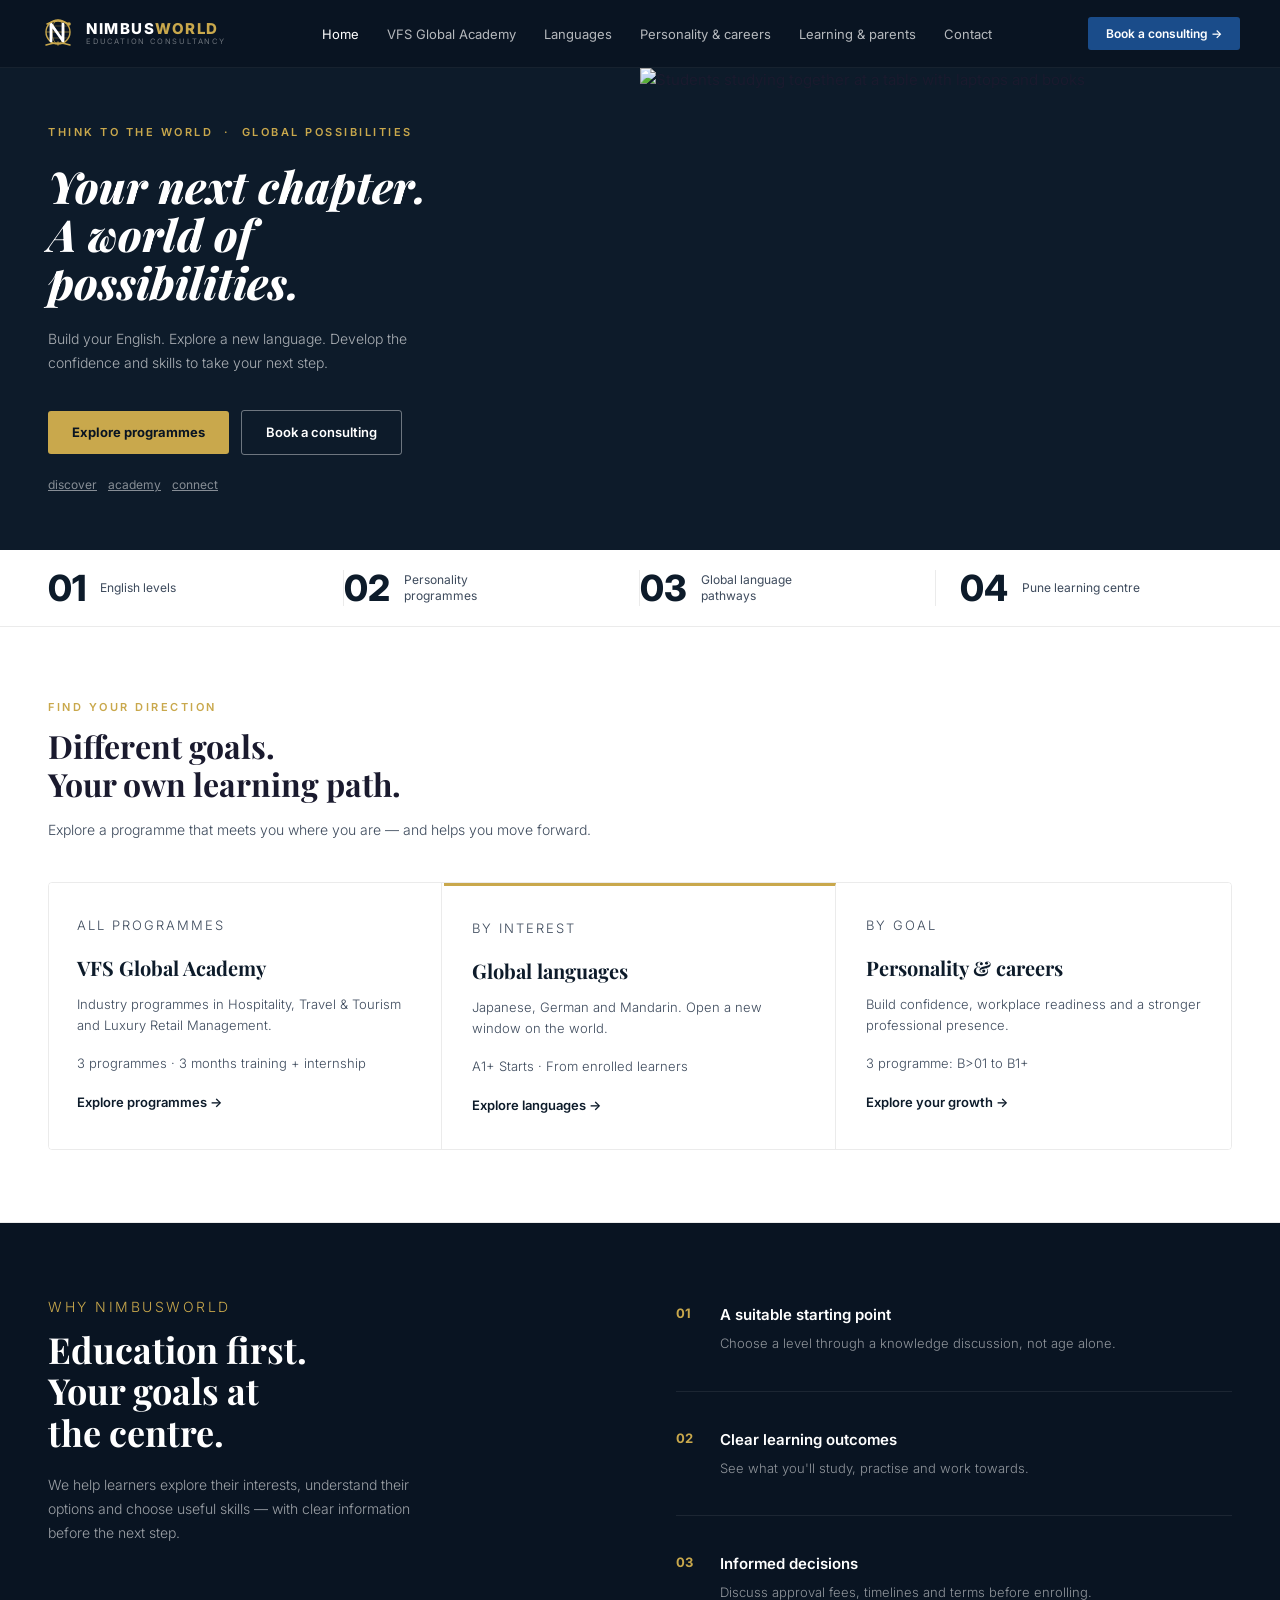
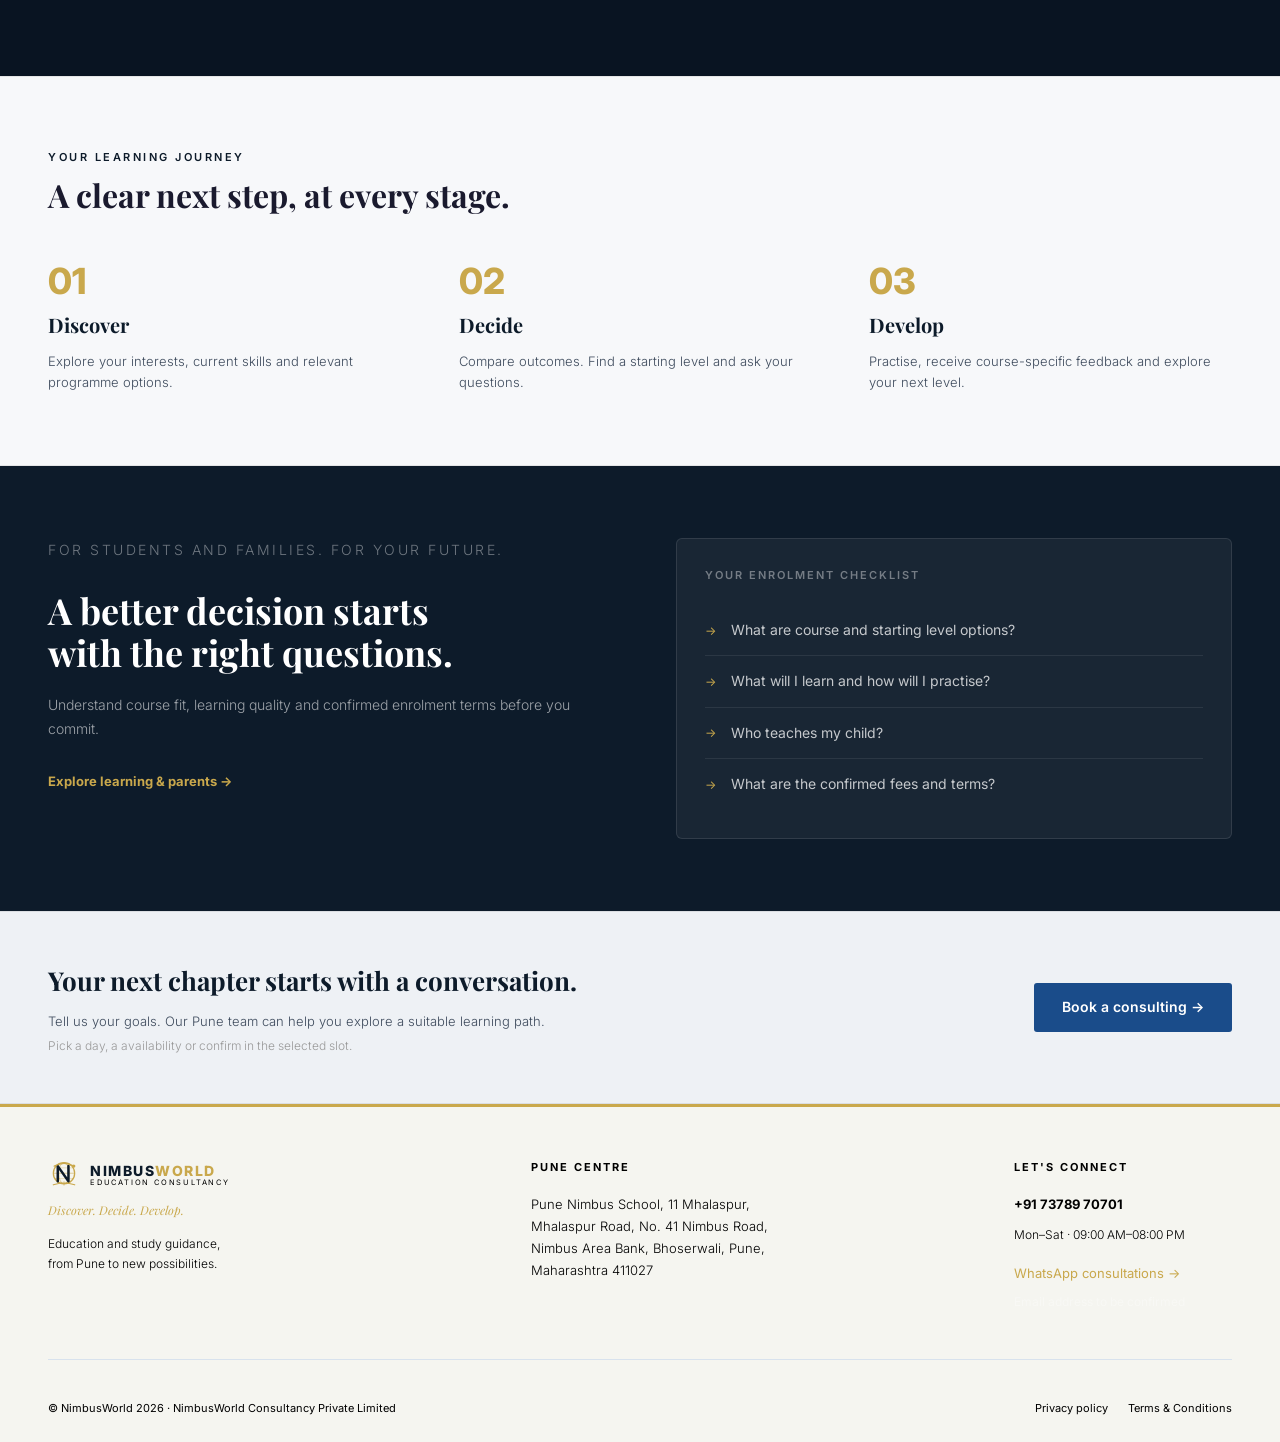
==== commit 324c0f4f: "update footer design" ====
--- a/index.html
+++ b/index.html
@@ -254,7 +254,7 @@
       <div class="footer-col">
         <h4>Let's Connect</h4>
         <p><strong>+91 73789 70701</strong></p>
-        <p style="font-size:12px; color:rgba(232, 11, 11, 0.496);">Mon–Sat · 09:00 AM–08:00 PM</p>
+        <p style="font-size:12px; color:rgb(0, 0, 0);">Mon–Sat · 09:00 AM–08:00 PM</p>
         <a href="contact.html" style="color:var(--gold); margin-top:8px; display:inline-block; font-size:13px;">WhatsApp consultations →</a>
         <br/>
         <a href="mailto:hello@nimbusworld.in" style="color:rgba(255,255,255,0.35); font-size:12px;">Email address to be confirmed</a>
--- a/css/style.css
+++ b/css/style.css
@@ -731,7 +731,7 @@
 
 .footer-brand .footer-logo .part1 { color: var(--navy) !important; }
 .footer-brand .footer-logo .part2 { color: var(--gold) !important; }
-.footer-brand .footer-logo .nav-logo-sub { color: var(--text-muted) !important; }
+.footer-brand .footer-logo .nav-logo-sub { color: #000000 !important; }
 
 .footer-brand .footer-tagline {
   font-size: 12px;
@@ -743,7 +743,7 @@
 
 .footer-brand p {
   font-size: 12px;
-  color: var(--text-body);
+  color: #000000;
   line-height: 1.65;
   max-width: 220px;
   font-family: var(--font);
@@ -755,14 +755,14 @@
   font-weight: 700;
   letter-spacing: 2px;
   text-transform: uppercase;
-  color: var(--navy);
+  color: #000000;
   margin-bottom: 16px;
   font-family: var(--font);
 }
 
 .footer-col p {
   font-size: 13px;
-  color: var(--text-body);
+  color: #000000;
   line-height: 1.7;
   margin-bottom: 10px;
   font-family: var(--font);
@@ -770,13 +770,13 @@
 }
 
 .footer-col p strong {
-  color: var(--navy);
+  color: #000000;
   font-weight: 700;
 }
 
 .footer-col a {
   font-size: 12px;
-  color: var(--blue-accent);
+  color: var(--gold);
   display: block;
   margin-bottom: 8px;
   transition: color 0.2s;
@@ -793,7 +793,7 @@
 
 .footer-bottom p {
   font-size: 11px;
-  color: var(--text-muted);
+  color: #000000;
 }
 
 .footer-bottom-links {
@@ -803,11 +803,11 @@
 
 .footer-bottom-links a {
   font-size: 11px;
-  color: var(--text-muted);
+  color: #000000;
   transition: color 0.2s;
 }
 
-.footer-bottom-links a:hover { color: var(--navy); }
+.footer-bottom-links a:hover { color: #000000; }
 
 /* inner page */
 .page-intro {
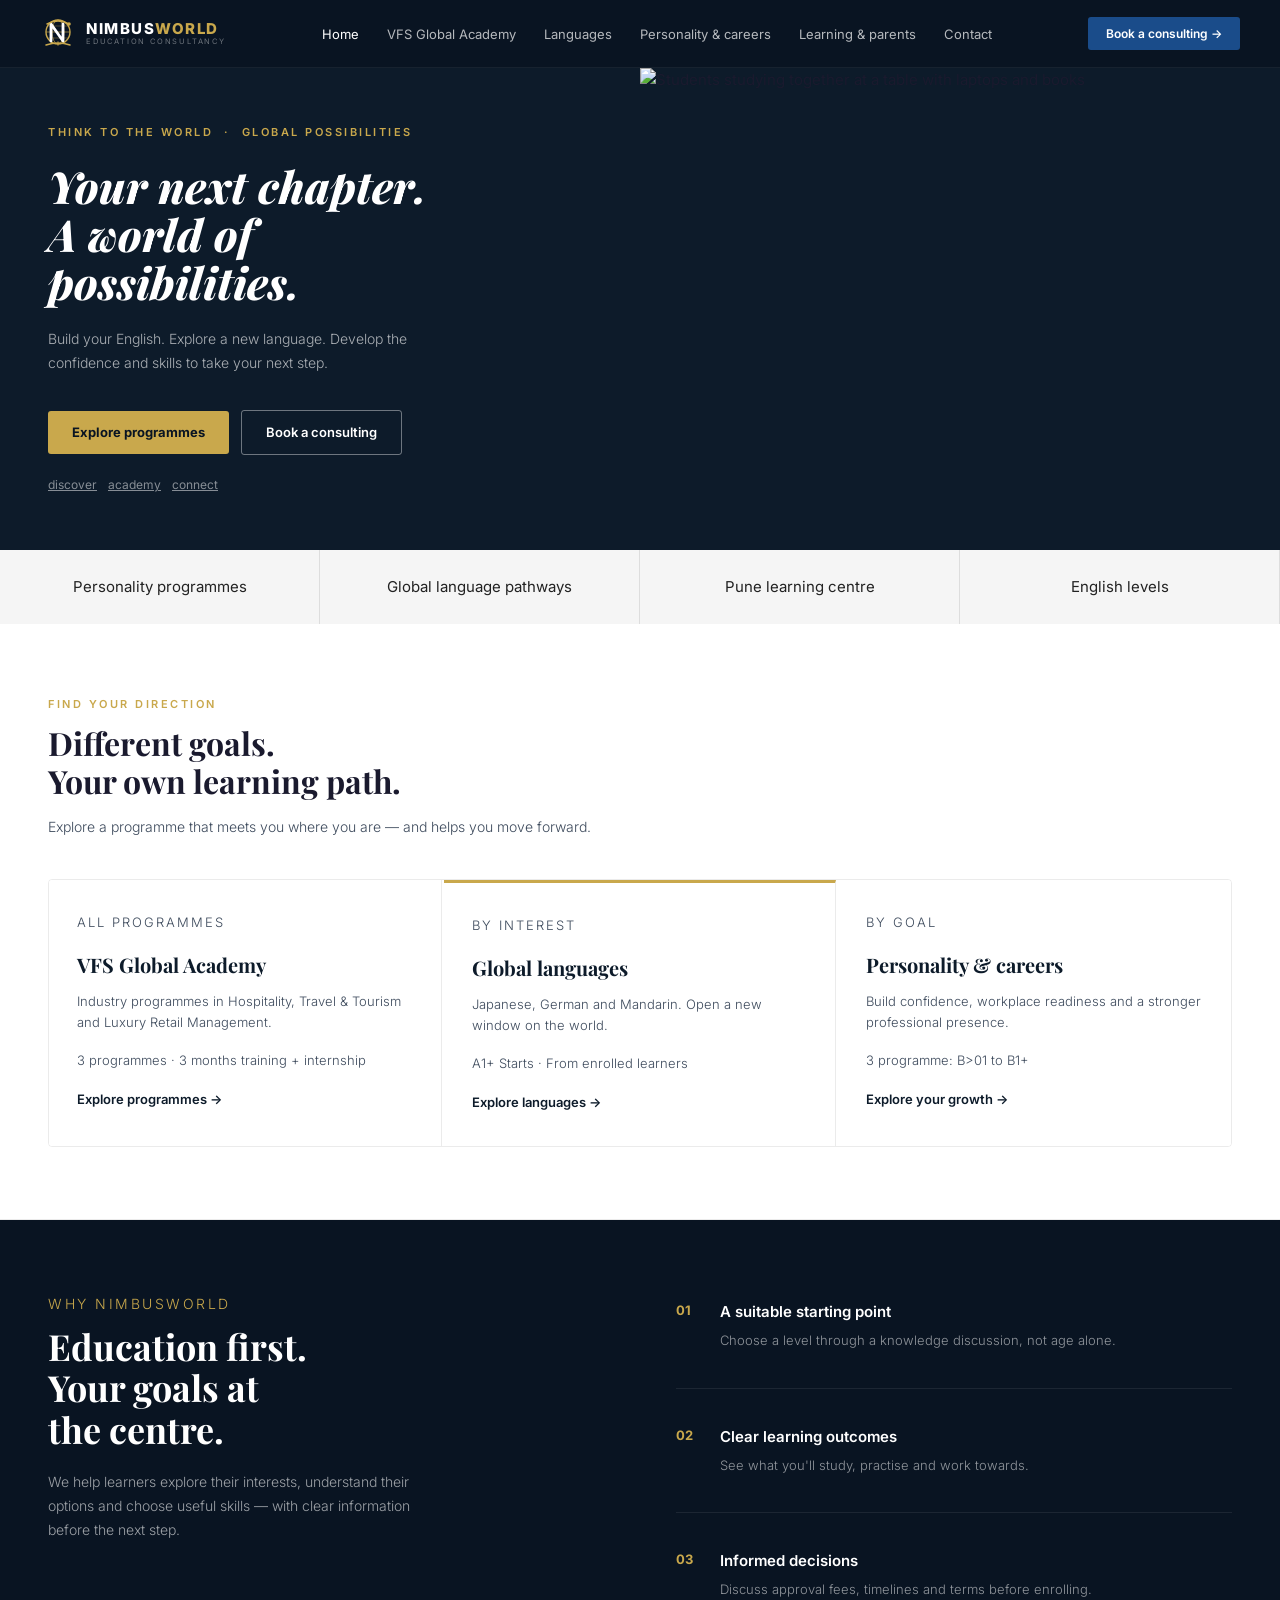
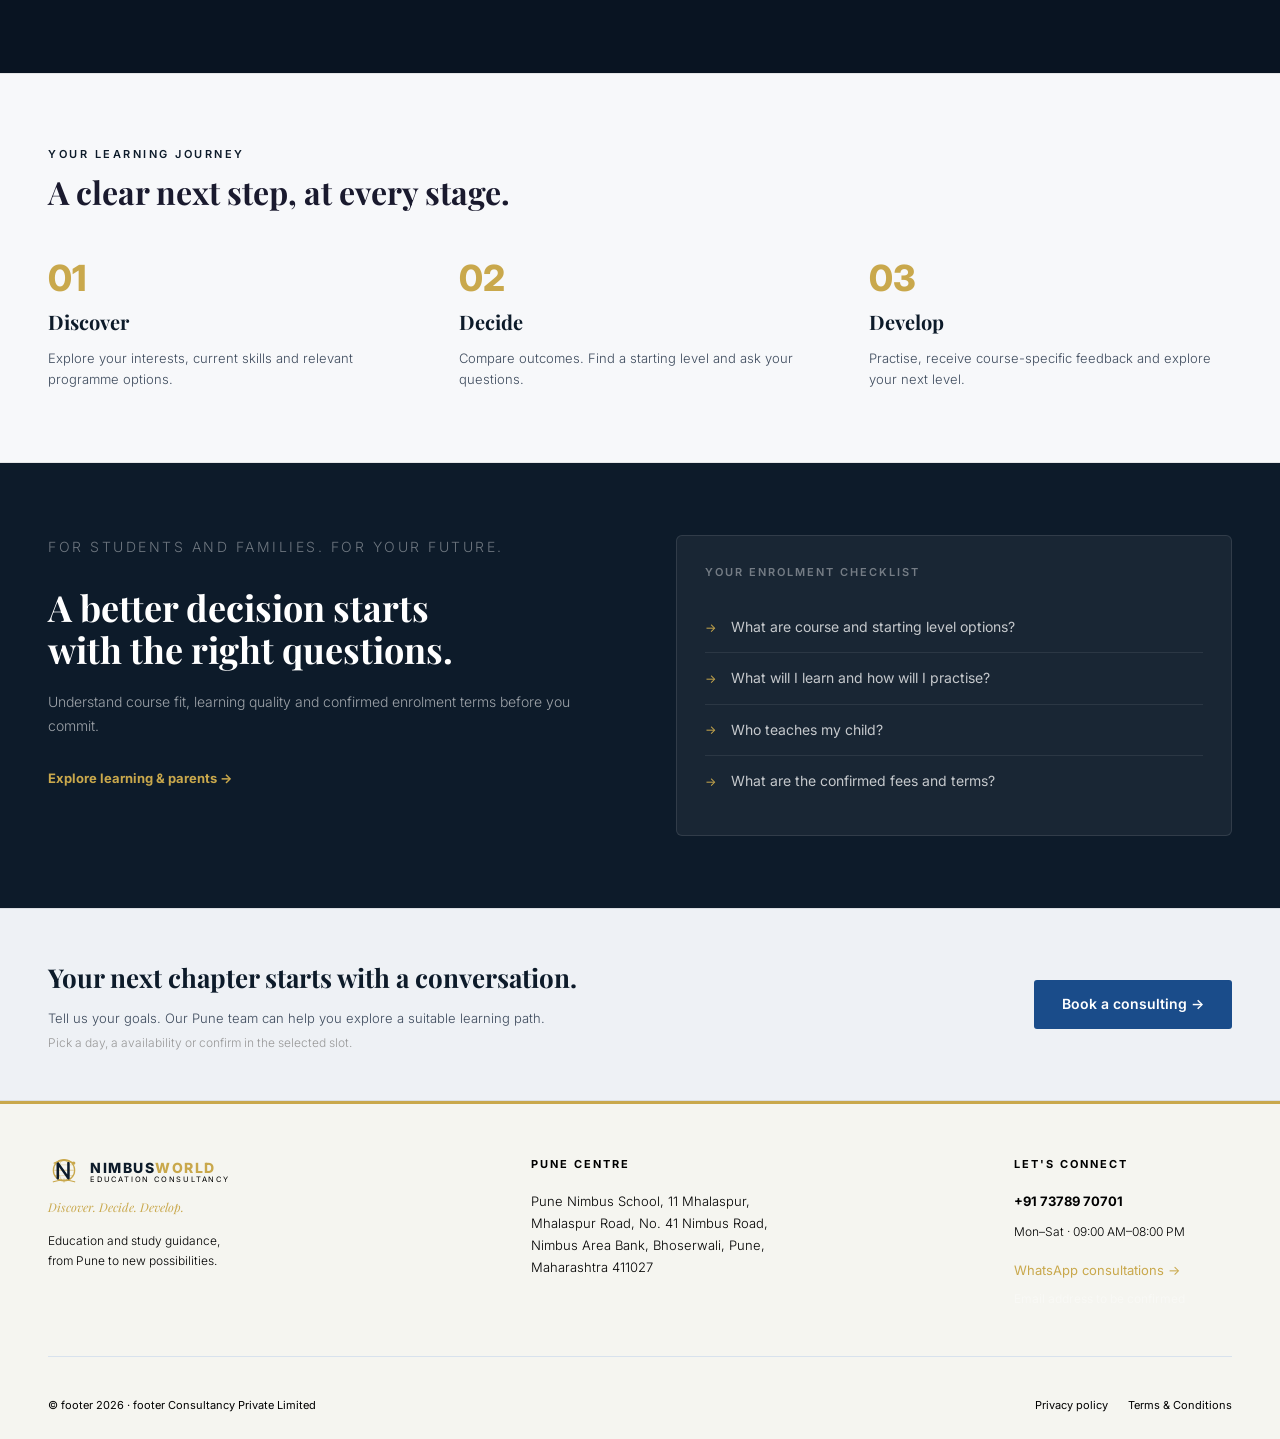
==== commit aad74c24: "update stats strip to dynamic slider" ====
--- a/index.html
+++ b/index.html
@@ -79,22 +79,20 @@
   </section>
 
   <!-- stats strip class -->
-  <div class="stats-strip">
-    <div class="stat-block">
-      <div class="stat-num">01</div>
-      <div class="stat-label">English levels</div>
-    </div>
-    <div class="stat-block">
-      <div class="stat-num">02</div>
-      <div class="stat-label">Personality programmes</div>
-    </div>
-    <div class="stat-block">
-      <div class="stat-num">03</div>
-      <div class="stat-label">Global language pathways</div>
-    </div>
-    <div class="stat-block">
-      <div class="stat-num">04</div>
-      <div class="stat-label">Pune learning centre</div>
+  <div class="stats-container">
+    <div class="stats-strip" id="statsSlider">
+      <div class="stat-block">
+        <div class="stat-label">English levels</div>
+      </div>
+      <div class="stat-block">
+        <div class="stat-label">Personality programmes</div>
+      </div>
+      <div class="stat-block">
+        <div class="stat-label">Global language pathways</div>
+      </div>
+      <div class="stat-block">
+        <div class="stat-label">Pune learning centre</div>
+      </div>
     </div>
   </div>
 
@@ -262,7 +260,7 @@
     </div>
 
     <div class="footer-bottom">
-      <p>© NimbusWorld 2026 · NimbusWorld Consultancy Private Limited</p>
+      <p>© footer 2026 · footer Consultancy Private Limited</p>
       <div class="footer-bottom-links">
         <a href="#">Privacy policy</a>
         <a href="#">Terms &amp; Conditions</a>
--- a/css/style.css
+++ b/css/style.css
@@ -345,39 +345,48 @@
 }
 
 /* stats strip */
+.stats-container {
+  width: 100%;
+  overflow: hidden;
+}
+
 .stats-strip {
-  background: var(--white);
-  border-bottom: 1px solid var(--border-light);
-  padding: 20px 48px;
-  display: grid;
-  grid-template-columns: repeat(4, 1fr);
-  gap: 0;
+  display: flex;
+  width: 100%;
+  transition: transform 0.6s ease-in-out;
 }
 
 .stat-block {
-  display: flex;
-  align-items: center;
-  gap: 14px;
-  padding: 0 24px 0 0;
-  border-right: 1px solid var(--border-light);
-}
-
-.stat-block:last-child { border-right: none; padding-right: 0; padding-left: 24px; }
-.stat-block:first-child { padding-left: 0; }
+  flex: 0 0 25%;
+  min-width: 25%;
+  box-sizing: border-box;
+  padding: 25px;
+  text-align: center;
+  background: #f5f5f5;
+  border-right: 1px solid #ddd;
+}
+
+.stat-block:last-child {
+  border-right: none;
+}
 
 .stat-num {
-  font-size: 36px;
-  font-weight: 800;
-  color: var(--navy);
-  line-height: 1;
-  min-width: 36px;
+  font-size: 32px;
+  font-weight: bold;
+  color: #c9a84c;
 }
 
 .stat-label {
-  font-size: 12px;
-  color: var(--text-body);
-  line-height: 1.4;
-  max-width: 120px;
+  font-size: 15px;
+  color: #222;
+}
+
+/* Mobile responsive */
+@media (max-width: 600px) {
+  .stat-block {
+    flex: 0 0 100%;
+    min-width: 100%;
+  }
 }
 
 /* sections */
